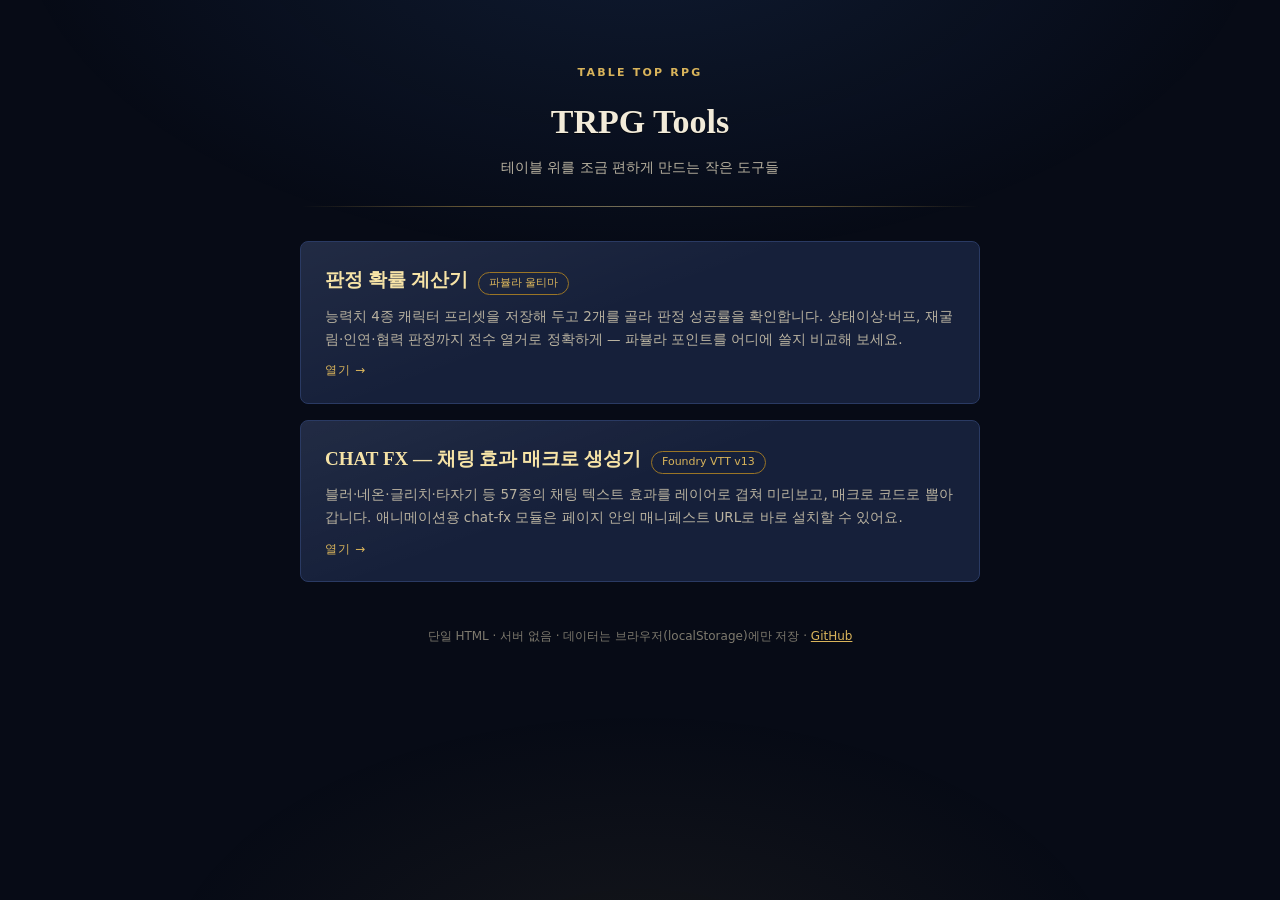
==== index.html @ b10fbd03 "Add files via upload" ====
<!DOCTYPE html>
<html lang="ko">
<head>
<meta charset="utf-8">
<meta name="viewport" content="width=device-width, initial-scale=1">
<title>TRPG Tools</title>
<style>
:root{
  --abyss:#070B16; --panel:#16203A; --raised:#1F2C4D; --hover:#2A3A63; --line:#2A3A63;
  --text:#F2EBD9; --muted:#7E7A6E; --sub:#B9B2A0;
  --gold:#D9B45B; --gold-bright:#F6E3A6; --gold-deep:#9A7526; --on-gold:#1A1204;
  --serif:"Nanum Myeongjo","Noto Serif KR",Georgia,serif;
  --sans:"Pretendard","Apple SD Gothic Neo","Noto Sans KR",system-ui,sans-serif;
}
*{box-sizing:border-box;margin:0;padding:0}
body{font-family:var(--sans);background:var(--abyss);color:var(--text);min-height:100vh;line-height:1.7;
  -webkit-font-smoothing:antialiased}
body::before{content:'';position:fixed;inset:0;pointer-events:none;
  background:radial-gradient(900px 500px at 50% -10%,rgba(76,139,245,.12),transparent 70%),
             radial-gradient(700px 400px at 50% 110%,rgba(217,180,91,.07),transparent 70%)}
.wrap{position:relative;max-width:720px;margin:0 auto;padding:64px 20px 80px}
.eyebrow{font-size:11px;font-weight:600;letter-spacing:.2em;text-transform:uppercase;color:var(--gold);text-align:center}
h1{font-family:var(--serif);font-size:34px;text-align:center;margin:10px 0 6px;text-shadow:0 1px 0 rgba(0,0,0,.6)}
.sub{text-align:center;color:var(--sub);font-size:14px}
hr{height:1px;border:0;margin:26px 0 34px;
  background:linear-gradient(90deg,transparent,var(--gold) 25%,var(--gold-bright) 50%,var(--gold) 75%,transparent);opacity:.45}
.card{display:block;text-decoration:none;color:inherit;background:linear-gradient(160deg,rgba(255,255,255,.05),transparent 45%),var(--panel);
  border:1px solid var(--hover);border-radius:8px;padding:22px 24px;margin-bottom:16px;
  transition:border-color .18s,transform .18s,box-shadow .18s}
.card:hover{border-color:var(--gold);transform:translateY(-2px);box-shadow:0 8px 26px rgba(0,0,0,.5)}
.card .top{display:flex;align-items:baseline;gap:10px;flex-wrap:wrap}
.card h2{font-family:var(--serif);font-size:19px;color:var(--gold-bright)}
.card .tag{font-size:11px;border:1px solid var(--gold-deep);color:var(--gold);border-radius:999px;padding:1px 10px}
.card p{color:var(--sub);font-size:13.5px;margin-top:8px}
.card .go{margin-top:10px;font-size:12px;color:var(--gold);letter-spacing:.06em}
footer{margin-top:44px;text-align:center;color:var(--muted);font-size:12px}
footer a{color:var(--gold)}
</style>
</head>
<body>
<div class="wrap">
  <div class="eyebrow">Table Top RPG</div>
  <h1>TRPG Tools</h1>
  <p class="sub">테이블 위를 조금 편하게 만드는 작은 도구들</p>
  <hr>

  <a class="card" href="./calc/">
    <div class="top"><h2>판정 확률 계산기</h2><span class="tag">파뷸라 울티마</span></div>
    <p>능력치 4종 캐릭터 프리셋을 저장해 두고 2개를 골라 판정 성공률을 확인합니다. 상태이상·버프, 재굴림·인연·협력 판정까지 전수 열거로 정확하게 — 파뷸라 포인트를 어디에 쓸지 비교해 보세요.</p>
    <div class="go">열기 →</div>
  </a>

  <a class="card" href="./chat-fx/">
    <div class="top"><h2>CHAT FX — 채팅 효과 매크로 생성기</h2><span class="tag">Foundry VTT v13</span></div>
    <p>블러·네온·글리치·타자기 등 57종의 채팅 텍스트 효과를 레이어로 겹쳐 미리보고, 매크로 코드로 뽑아 갑니다. 애니메이션용 chat-fx 모듈은 페이지 안의 매니페스트 URL로 바로 설치할 수 있어요.</p>
    <div class="go">열기 →</div>
  </a>

  <footer>단일 HTML · 서버 없음 · 데이터는 브라우저(localStorage)에만 저장 · <a href="https://github.com/zxcv9561/trpg-tools">GitHub</a></footer>
</div>
</body>
</html>
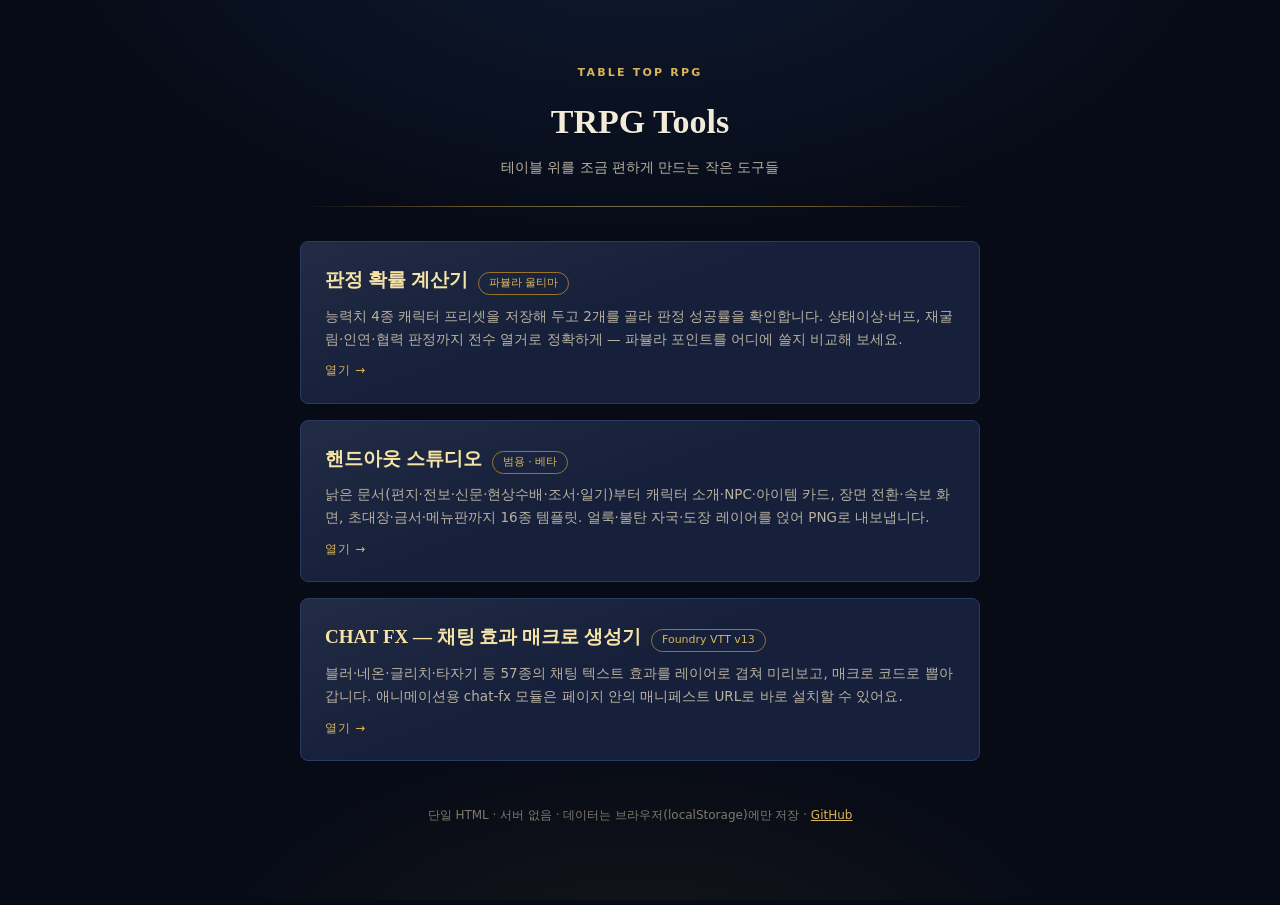
==== commit 2ce2197f: "Add files via upload" ====
--- a/index.html
+++ b/index.html
@@ -50,6 +50,12 @@
     <div class="go">열기 →</div>
   </a>
 
+  <a class="card" href="./handout/">
+    <div class="top"><h2>핸드아웃 스튜디오</h2><span class="tag">범용 · 베타</span></div>
+    <p>낡은 문서(편지·전보·신문·현상수배·조서·일기)부터 캐릭터 소개·NPC·아이템 카드, 장면 전환·속보 화면, 초대장·금서·메뉴판까지 16종 템플릿. 얼룩·불탄 자국·도장 레이어를 얹어 PNG로 내보냅니다.</p>
+    <div class="go">열기 →</div>
+  </a>
+
   <a class="card" href="./chat-fx/">
     <div class="top"><h2>CHAT FX — 채팅 효과 매크로 생성기</h2><span class="tag">Foundry VTT v13</span></div>
     <p>블러·네온·글리치·타자기 등 57종의 채팅 텍스트 효과를 레이어로 겹쳐 미리보고, 매크로 코드로 뽑아 갑니다. 애니메이션용 chat-fx 모듈은 페이지 안의 매니페스트 URL로 바로 설치할 수 있어요.</p>
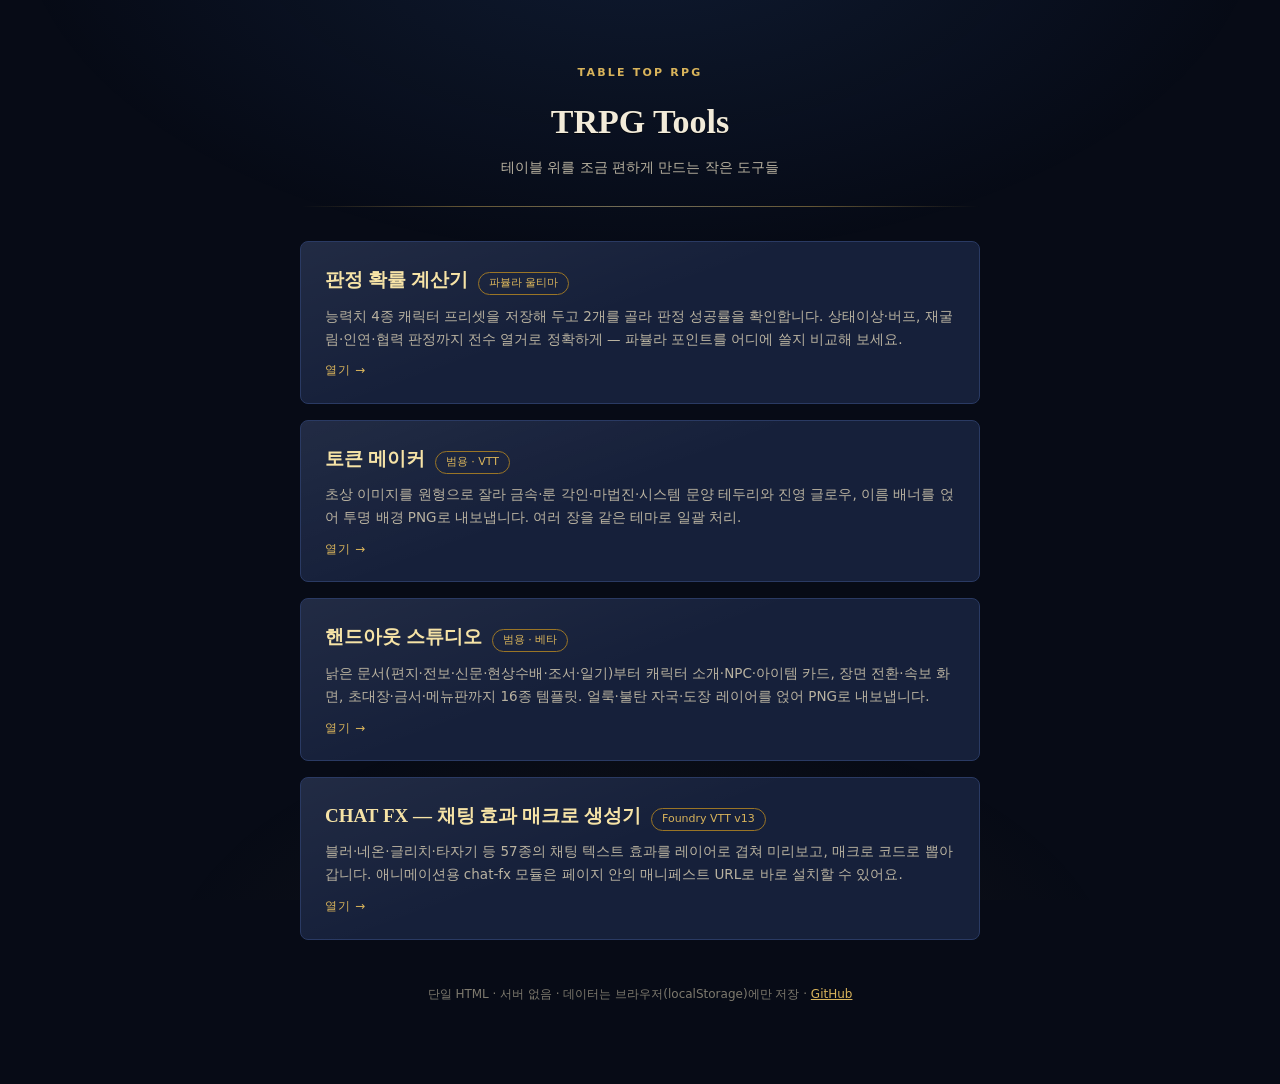
==== commit db3ab41e: "Add files via upload" ====
--- a/index.html
+++ b/index.html
@@ -50,6 +50,12 @@
     <div class="go">열기 →</div>
   </a>
 
+  <a class="card" href="./token/">
+    <div class="top"><h2>토큰 메이커</h2><span class="tag">범용 · VTT</span></div>
+    <p>초상 이미지를 원형으로 잘라 금속·룬 각인·마법진·시스템 문양 테두리와 진영 글로우, 이름 배너를 얹어 투명 배경 PNG로 내보냅니다. 여러 장을 같은 테마로 일괄 처리.</p>
+    <div class="go">열기 →</div>
+  </a>
+
   <a class="card" href="./handout/">
     <div class="top"><h2>핸드아웃 스튜디오</h2><span class="tag">범용 · 베타</span></div>
     <p>낡은 문서(편지·전보·신문·현상수배·조서·일기)부터 캐릭터 소개·NPC·아이템 카드, 장면 전환·속보 화면, 초대장·금서·메뉴판까지 16종 템플릿. 얼룩·불탄 자국·도장 레이어를 얹어 PNG로 내보냅니다.</p>
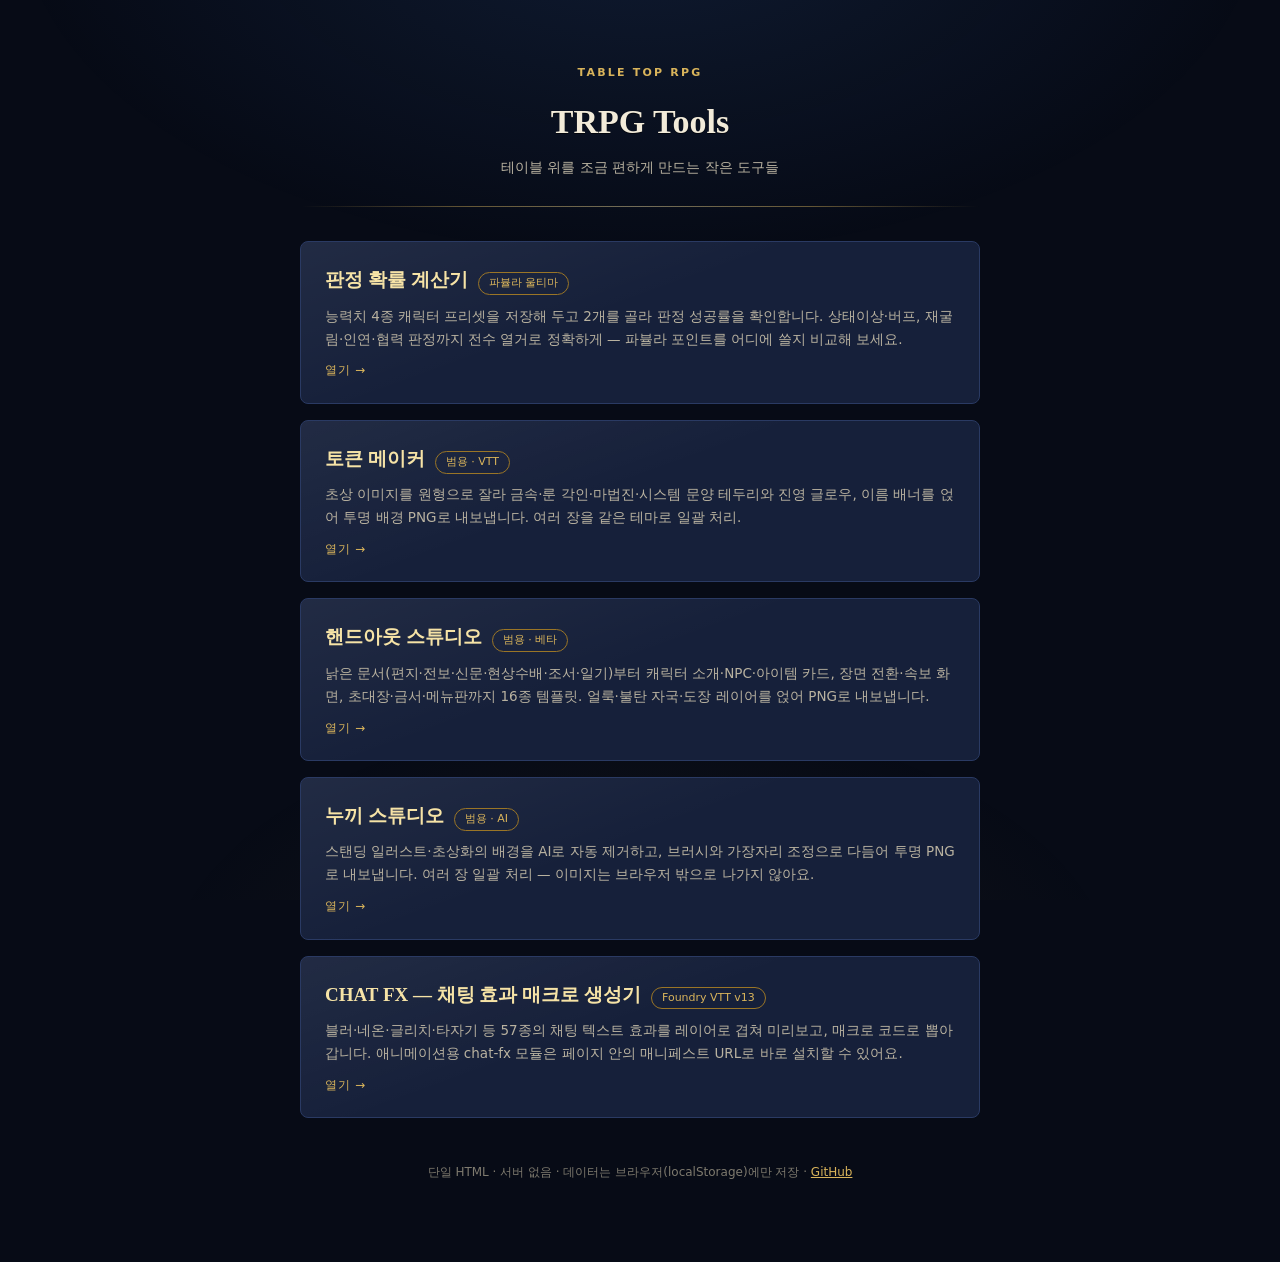
==== commit 9b764ec5: "Add files via upload" ====
--- a/index.html
+++ b/index.html
@@ -62,6 +62,12 @@
     <div class="go">열기 →</div>
   </a>
 
+  <a class="card" href="./cutout/">
+    <div class="top"><h2>누끼 스튜디오</h2><span class="tag">범용 · AI</span></div>
+    <p>스탠딩 일러스트·초상화의 배경을 AI로 자동 제거하고, 브러시와 가장자리 조정으로 다듬어 투명 PNG로 내보냅니다. 여러 장 일괄 처리 — 이미지는 브라우저 밖으로 나가지 않아요.</p>
+    <div class="go">열기 →</div>
+  </a>
+
   <a class="card" href="./chat-fx/">
     <div class="top"><h2>CHAT FX — 채팅 효과 매크로 생성기</h2><span class="tag">Foundry VTT v13</span></div>
     <p>블러·네온·글리치·타자기 등 57종의 채팅 텍스트 효과를 레이어로 겹쳐 미리보고, 매크로 코드로 뽑아 갑니다. 애니메이션용 chat-fx 모듈은 페이지 안의 매니페스트 URL로 바로 설치할 수 있어요.</p>
